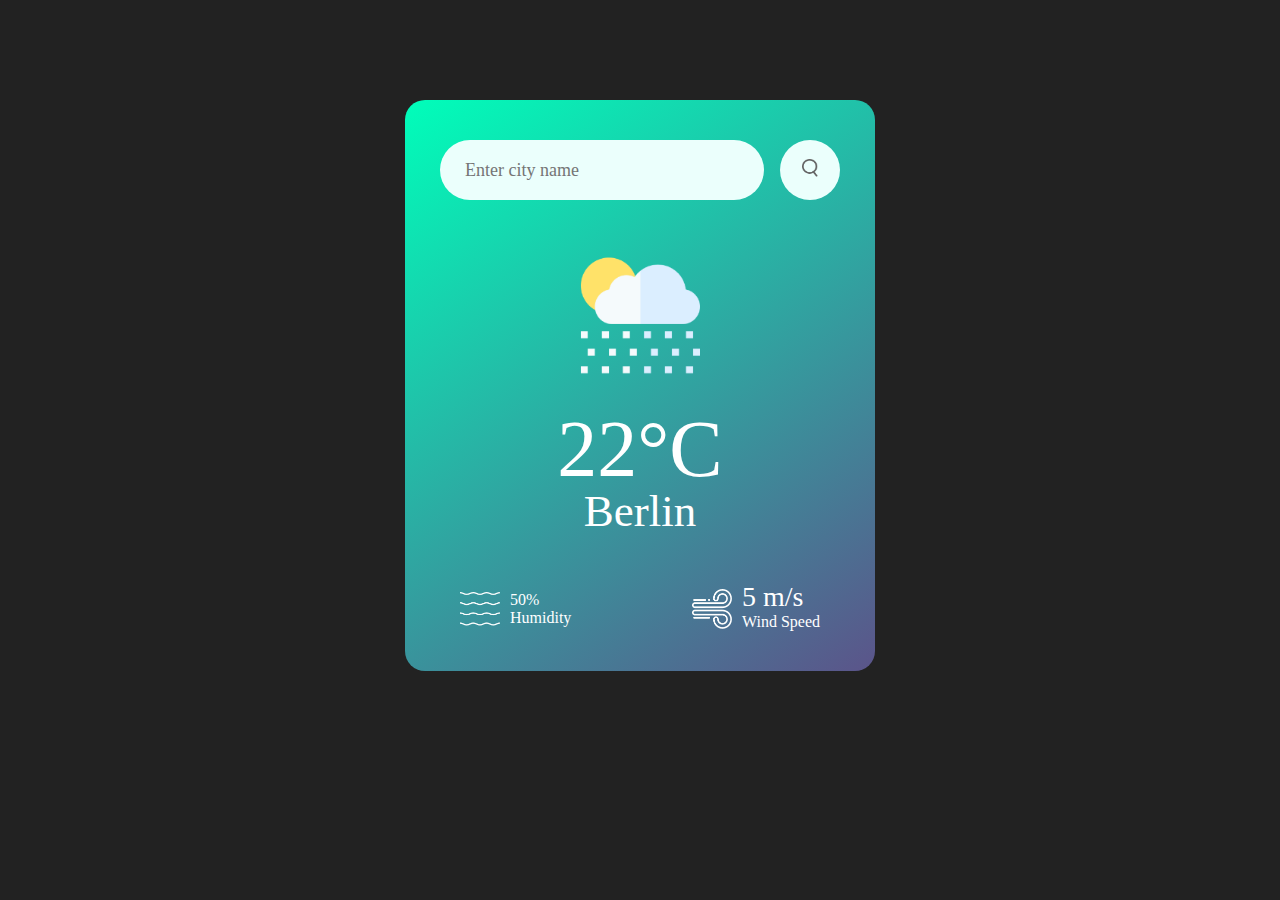
==== wheather-app/home.html @ 6bb1a5e3 "Weatherapp content" ====
<!DOCTYPE html>
<html>
<head>
    <meta name="viewport" content="width=device-width, initial-scale=1.0">
    <title>Weather App - Ventel1555</title>
    <link rel="stylesheet" href="home.css">
</head>
<body>

<div class="card">
    <div class="search">
        <input type="text" placeholder="Enter city name" spellcheck="false">
        <button>
            <img src="images/search.png">
        </button>
    </div>
    <div class="weather">
        <img src="images/rain.png" class="weather-icon">
        <h1 class="temp">22°C</h1>
        <h2 class="city">Berlin</h2>
        <div class="details">
            <div class="col">
                <img src="images/humidity.png">
                <div>
                    <p class="humidity">50%</p>
                    <p>Humidity</p>
                </div>
            </div>
            <div class="col">
                <img src="images/wind.png">
                <div>
                    <p class="wind">5 m/s</p>
                    <p>Wind Speed</p>
                </div>
            </div>
        </div>
    </div>
</div>

</body>
</html>
---- wheather-app/home.css ----
*{
    margin: 0;
    padding: 0;
    font-family: 'Poppins', "sans-serif", cursive !important;
    box-sizing: border-box;
}
body{
    background: #222;

}
.card{
    width: 90%;
    max-width: 470px;
    background: linear-gradient(145deg, #00feba, #5b548a);
    color: #fff;
    margin: 100px auto 0;
    border-radius: 20px;
    padding: 40px 35px;
    text-align: center;
}
.search{
    width: 100%;
    display: flex;
    align-items: center;
    justify-content: space-between;
}
.search input{
    border: 0;
    outline: 0;
    background: #ebfffc;
    color: #555;
    padding: 10px 25px;
    height: 60px;
    border-radius: 30px;
    flex: 1;
    margin-right: 16px;
    font-size: 18px;
}
.search button{
    border: 0;
    outline: 0;
    background: #ebfffc;
    border-radius: 50%;
    width: 60px;
    height: 60px;
    cursor: pointer;
}
.search button img{
    width: 16px;
}
.weather-icon{
    width: 170px;
    margin-top: 30px;
}
.weather h1{
    font-size: 80px;
    font-weight: 500;
}
.weather h2{
    font-size: 45px;
    font-weight: 400;
    margin-top: -10px;
}
.details{
    display: flex;
    align-items: center;
    justify-content: space-between;
    padding: 0 20px;
    margin-top: 50px;
}
.col{
    display: flex;
    align-items: center;
    text-align: left;
}
.col img{
    width: 40px;
    margin-right: 10px;
}
.humiddity, .wind{
    font-size: 28px;
    margin-top: -6px;
}
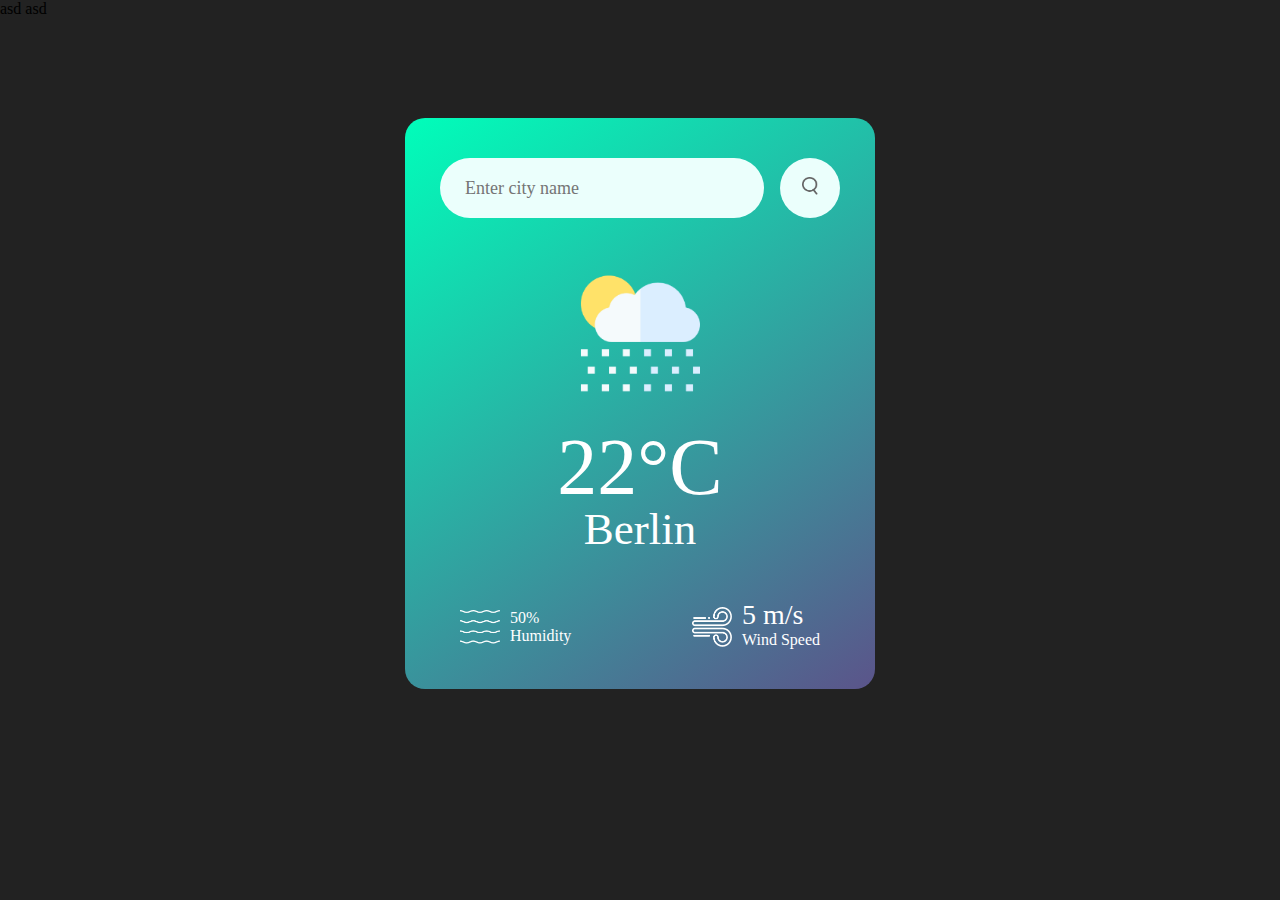
==== commit ccc9e49e: "comment" ====
--- a/wheather-app/home.html
+++ b/wheather-app/home.html
@@ -6,7 +6,7 @@
     <link rel="stylesheet" href="home.css">
 </head>
 <body>
-
+asd asd
 <div class="card">
     <div class="search">
         <input type="text" placeholder="Enter city name" spellcheck="false">
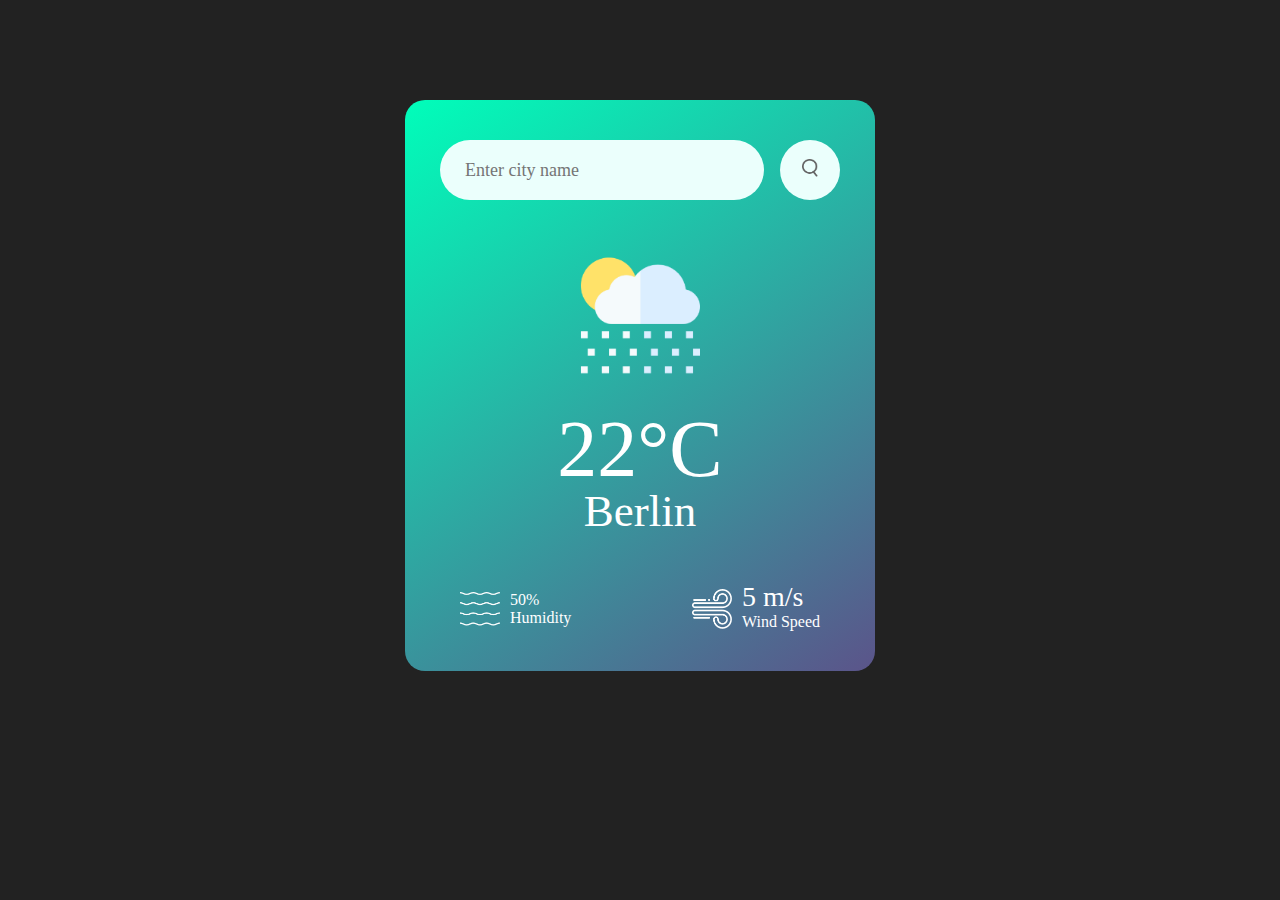
==== commit e1f9d8c6: "del comment" ====
--- a/wheather-app/home.html
+++ b/wheather-app/home.html
@@ -6,7 +6,7 @@
     <link rel="stylesheet" href="home.css">
 </head>
 <body>
-asd asd
+
 <div class="card">
     <div class="search">
         <input type="text" placeholder="Enter city name" spellcheck="false">
